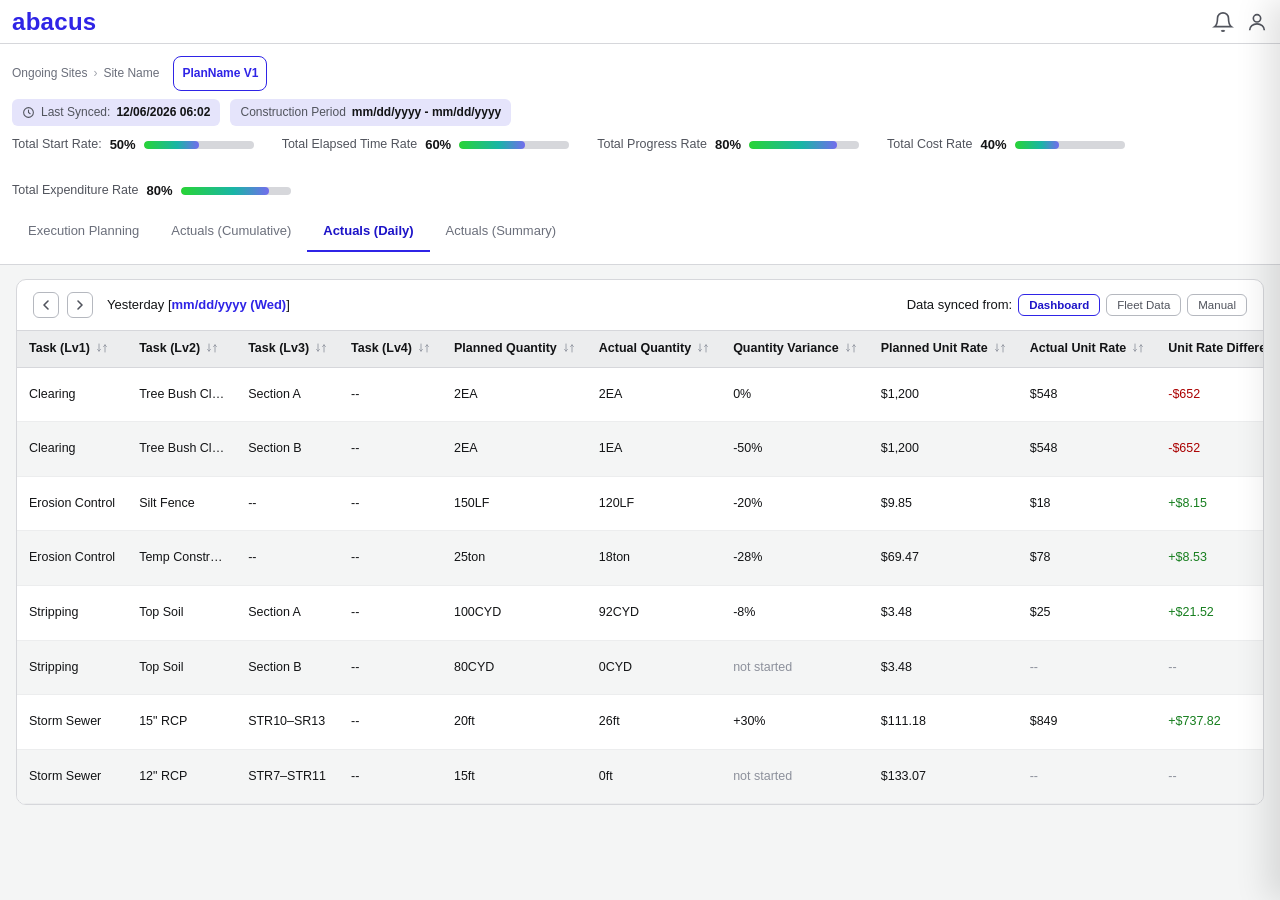
==== actuals.html @ 324a2114 "actuals page addition" ====
<!DOCTYPE html>
<html lang="en">
<head>
<meta charset="UTF-8" />
<meta name="viewport" content="width=1440, initial-scale=1" />
<title>Abacus — Actuals (Prototype)</title>
<style>
  /* ---------- Color tokens (same as planning.html) ---------- */
  :root {
    --indigo-50:#E5E4FB; --indigo-100:#C3C0F6; --indigo-200:#9791F1;
    --indigo-300:#736CED; --indigo-400:#5148EA; --indigo-500:#2F24E6;
    --indigo-600:#1D14C8; --indigo-700:#140A94; --indigo-800:#0D0765;
    --indigo-900:#07043C;
    --white:#FFFFFF; --black:#000000;
    --neutral-50:#F4F5F5; --neutral-100:#ECEDEE; --neutral-200:#D6D7DB;
    --neutral-300:#B5B8BF; --neutral-400:#A0A3AC; --neutral-500:#8C909B;
    --neutral-600:#6B6F7B; --neutral-700:#51545D; --neutral-800:#2F3137;
    --neutral-900:#131416;
    --red-50:#FCEDED; --red-100:#F7CCCC; --red-300:#F18A8F; --red-500:#D50000; --red-600:#AA0000;
    --green-50:#EAFBEB; --green-100:#D0F6D3; --green-500:#28D435; --green-700:#167E1E;
  }
  * { box-sizing:border-box; }
  html, body {
    margin:0; padding:0; height:100%;
    background:var(--neutral-50); color:var(--neutral-900);
    font-family:-apple-system, BlinkMacSystemFont, "Segoe UI", Roboto, "Helvetica Neue", Arial, sans-serif;
    font-size:13px; line-height:1.4;
  }

  /* ---------- Top header ---------- */
  .topbar {
    height:44px; background:var(--white); color:var(--indigo-500); border-bottom:1px solid var(--neutral-200);
    display:flex; align-items:center; padding:12px;
  }
  .topbar a { text-decoration:none; color:var(--indigo-500); }
  .topbar .brand { font-weight:700; letter-spacing:.3px; font-size:24px; }
  .topbar .right { margin-left:auto; display:flex; gap:12px; align-items:center; color:var(--neutral-700); }

  /* ---------- Page header ---------- */
  .page-header { background:var(--white); border-bottom:1px solid var(--neutral-200); padding:12px; }
  .breadcrumb { font-size:12px; color:var(--neutral-600); display:flex; align-items:center; gap:6px; }
  .breadcrumb a { color:var(--neutral-600); text-decoration:none; cursor:pointer; }
  .breadcrumb a:hover { color:var(--indigo-500); }
  .breadcrumb .sep { color:var(--neutral-400); }
  .breadcrumb .plan-pill {
    margin-left:8px; padding:8px; border:1px solid var(--indigo-500);
    color:var(--indigo-500); border-radius:8px; font-weight:600;
  }

  /* tabs */
  .tabs-row { display:flex; align-items:center; justify-content:space-between; margin-top:12px; }
  .tabs { display:flex; gap:0; }
  .tab {
    padding:10px 16px; font-size:13px; color:var(--neutral-600);
    cursor:pointer; border-bottom:2px solid transparent; font-weight:500;
  }
  .tab:hover { color:var(--neutral-900); }
  .tab.active { color:var(--indigo-600); border-bottom-color:var(--indigo-500); font-weight:600; }

  /* ---------- Actuals shared header ---------- */
  .actuals-meta .chips { display:flex; align-items:center; gap:10px; margin-top:8px; }
  .actuals-chip {
    display:inline-flex; align-items:center; gap:6px;
    background:var(--indigo-50); border-radius:6px; padding:5px 10px;
    font-size:12px; color:var(--neutral-700);
  }
  .actuals-chip strong { color:var(--neutral-900); }
  .actuals-chip .ic { width:13px; height:13px; }
  .kpi-bar { display:flex; gap:28px; margin-top:10px; flex-wrap:wrap; }
  .kpi { display:flex; align-items:center; gap:8px; font-size:12.5px; color:var(--neutral-700); }
  .kpi b { color:var(--neutral-900); font-size:13px; }
  .kpi .track { width:110px; height:8px; border-radius:999px; background:var(--neutral-200); overflow:hidden; }
  .kpi .fill, .actuals-cellbar .fill {
    height:100%; border-radius:999px;
    background:linear-gradient(90deg, var(--green-500), #19B5A6 60%, var(--indigo-300));
  }

  /* ---------- Panels / cards / tables (same look as planning's actuals) ---------- */
  .actuals-panel { display:none; }
  .actuals-panel.show { display:block; }
  .actuals-card {
    background:var(--white); border:1px solid var(--neutral-200); border-radius:10px;
    margin:14px 16px; overflow:hidden;
  }
  .actuals-subhead {
    display:flex; align-items:center; gap:14px; flex-wrap:wrap;
    padding:12px 16px; border-bottom:1px solid var(--neutral-200); font-size:13px;
  }
  .actuals-subhead .spacer { flex:1; }
  .actuals-date { color:var(--indigo-500); font-weight:700; cursor:pointer; }
  .actuals-date:hover { text-decoration:underline; }
  .actuals-scroll { overflow-x:auto; }
  table.actuals-table { width:100%; border-collapse:collapse; font-size:12.5px; }
  table.actuals-table th {
    background:var(--neutral-100); color:var(--neutral-900); font-weight:700; text-align:left;
    padding:9px 12px; border-bottom:1px solid var(--neutral-200); white-space:nowrap;
  }
  table.actuals-table td {
    padding:10px 12px; border-bottom:1px solid var(--neutral-100);
    color:var(--neutral-900); white-space:nowrap; vertical-align:middle;
  }
  table.actuals-table tbody tr:nth-child(even) td { background:var(--neutral-50); }
  .th-sort { display:inline-flex; vertical-align:-2px; margin-left:6px; color:var(--neutral-500); cursor:pointer; }
  .th-sort svg { width:12px; height:12px; }
  .diff-neg { color:var(--red-600); }
  .diff-pos { color:var(--green-700); }
  .muted-na { color:var(--neutral-500); }
  .actuals-cellbar { display:inline-flex; align-items:center; gap:8px; }
  .actuals-cellbar .track { width:80px; height:8px; border-radius:999px; background:var(--neutral-200); overflow:hidden; flex:0 0 auto; }
  .actuals-cellbar b { min-width:38px; font-weight:600; }

  .chip-toggle {
    background:var(--white); border:1px solid var(--neutral-300); border-radius:6px;
    padding:4px 10px; font-size:11.5px; color:var(--neutral-700); cursor:pointer;
  }
  .chip-toggle:hover { border-color:var(--indigo-300); }
  .chip-toggle.selected { border:1.5px solid var(--indigo-500); color:var(--indigo-600); font-weight:600; }
  .chip-toggle.selected-solid { background:var(--indigo-500); border-color:var(--indigo-500); color:var(--white); font-weight:600; }
  .chips-inline { display:inline-flex; align-items:center; gap:6px; }

  .day-nav { display:inline-flex; align-items:center; gap:8px; }
  .day-nav button {
    width:26px; height:26px; border:1px solid var(--neutral-300); border-radius:6px;
    background:var(--white); color:var(--neutral-700); display:inline-flex; align-items:center; justify-content:center;
    cursor:pointer; padding:0;
  }
  .day-nav button:hover { border-color:var(--indigo-400); color:var(--indigo-600); }
  .day-nav svg { width:12px; height:12px; }

  /* ---------- Summary table ---------- */
  .as-controls { display:flex; align-items:center; gap:14px; flex-wrap:wrap; padding:12px 16px; border-bottom:1px solid var(--neutral-200); font-size:12.5px; }
  .as-controls label.radio { display:inline-flex; align-items:center; gap:6px; cursor:pointer; color:var(--neutral-800); }
  .as-controls input[type=radio] { accent-color:var(--indigo-500); }
  .as-controls .date-range { display:inline-flex; align-items:center; gap:6px; }
  .as-controls .date-range input {
    width:110px; border:1px solid var(--neutral-300); border-radius:6px; padding:5px 8px;
    font-size:12px; font-family:inherit; color:var(--neutral-900);
  }
  .as-controls .src-label { color:var(--neutral-600); }
  .as-controls .synced-note { font-size:11px; color:var(--neutral-500); }
  table.as-table { border-collapse:collapse; font-size:12px; min-width:100%; }
  table.as-table th, table.as-table td {
    border-bottom:1px solid var(--neutral-100); padding:8px 10px; white-space:nowrap;
    background:var(--white); color:var(--neutral-900); text-align:left;
  }
  table.as-table thead th { background:var(--neutral-100); font-weight:700; border-bottom:1px solid var(--neutral-200); }
  table.as-table .day-col { text-align:center; min-width:44px; }
  table.as-table .offday { background:var(--red-50) !important; }
  table.as-table .na { color:var(--red-300); font-style:italic; text-align:center; }
  table.as-table .as-c1, table.as-table .as-c2, table.as-table .as-c3,
  table.as-table .as-c4, table.as-table .as-c5 { position:sticky; z-index:2; }
  table.as-table thead .as-c1, table.as-table thead .as-c2, table.as-table thead .as-c3,
  table.as-table thead .as-c4, table.as-table thead .as-c5 { z-index:3; }
  table.as-table .as-c1 { left:0;     min-width:130px; max-width:130px; }
  table.as-table .as-c2 { left:130px; min-width:86px;  max-width:86px; }
  table.as-table .as-c3 { left:216px; min-width:86px;  max-width:86px; }
  table.as-table .as-c4 { left:302px; min-width:104px; max-width:104px; }
  table.as-table .as-c5 { left:406px; min-width:104px; max-width:104px; border-right:1px solid var(--neutral-300); }
  table.as-table tr.as-group td {
    background:var(--indigo-700) !important; color:var(--white); font-weight:700; border-bottom:none;
  }
  table.as-table tr.as-group td.na, table.as-table tr.as-group td.offday { background:var(--indigo-700) !important; color:var(--white); }

  /* ---------- Drawer (Actuals by Resource) ---------- */
  .drawer-scrim {
    position:fixed; inset:0; background:rgba(19,20,22,.35); z-index:94;
    opacity:0; pointer-events:none; transition:opacity .2s ease;
  }
  .drawer-scrim.show { opacity:1; pointer-events:auto; }
  .drawer {
    position:fixed; top:0; right:0; bottom:0; width:min(900px, 80vw); max-width:96vw;
    background:var(--white); border-left:1px solid var(--neutral-200);
    box-shadow:-12px 0 32px rgba(0,0,0,.12); transform:translateX(100%);
    transition:transform .22s ease; z-index:95; display:flex; flex-direction:column;
  }
  .drawer.show { transform:translateX(0); }
  .drawer-header {
    padding:14px 20px; border-bottom:1px solid var(--neutral-200);
    display:flex; align-items:flex-start; justify-content:space-between;
  }
  .drawer-body { padding:18px 20px; overflow-y:auto; flex:1; font-size:13px; color:var(--neutral-800); }
  .rd-crumb { font-size:13px; display:flex; align-items:center; gap:8px; }
  .rd-crumb a { color:var(--indigo-500); text-decoration:none; cursor:pointer; }
  .rd-meta { display:flex; align-items:center; gap:14px; margin-bottom:14px; }
  .rd-meta .date { color:var(--indigo-500); font-weight:700; }
  .rd-section { border-top:1px solid var(--neutral-200); margin-top:20px; padding-top:14px; }
  .rd-section-head { display:flex; align-items:center; gap:10px; margin-bottom:8px; }
  .rd-section-head h4 { margin:0; font-size:14.5px; font-weight:700; color:var(--neutral-900); }
  .rd-section-head .meta { margin-left:auto; display:inline-flex; align-items:center; gap:6px; font-size:11px; color:var(--neutral-600); }
  .rd-edit {
    background:none; color:var(--indigo-400); cursor:pointer; padding:2px;
    display:inline-flex; border:1px solid var(--indigo-200); border-radius:5px;
  }
  .rd-edit svg { width:13px; height:13px; }
  .rd-details-btn { margin-top:10px; }
  .icon-x { background:none; border:none; cursor:pointer; color:var(--neutral-600); padding:4px; }
  .icon-x:hover { color:var(--neutral-900); }
  .icon-x svg { width:16px; height:16px; }

  /* ---------- Toast (same as planning.html) ---------- */
  .toast {
    position:fixed; bottom:32px; right:24px; left:auto;
    background:var(--white); border:1.5px solid var(--neutral-300);
    border-radius:8px; padding:12px 14px 12px 12px;
    display:none; align-items:flex-start; gap:10px;
    min-width:280px; max-width:420px; z-index:200;
    box-shadow:0 8px 24px rgba(0,0,0,.12);
    color:var(--neutral-900); font-size:13px;
    transform:translateY(8px); opacity:0;
    transition:opacity .2s ease, transform .2s ease;
  }
  .toast.show { display:flex; opacity:1; transform:translateY(0); }
  .toast .t-icon { flex-shrink:0; width:22px; height:22px; display:inline-flex; align-items:center; justify-content:center; }
  .toast .t-icon svg { width:22px; height:22px; }
  .toast .t-title { font-size:14px; font-weight:700; line-height:1.35; }
  .toast .t-close {
    background:transparent; border:none; cursor:pointer; color:var(--neutral-600);
    width:22px; height:22px; display:flex; align-items:center; justify-content:center;
    padding:0; font-size:18px; line-height:1; flex-shrink:0;
  }
  .toast.success { border-color:var(--green-500); }
  .toast.success .t-icon { color:var(--green-500); }
</style>
<link rel="stylesheet" href="buttons.css" />
</head>
<body>

<div class="topbar">
  <span class="brand"><a href="index.html">abacus</a></span>
  <div class="right">
    <svg width="22" height="22" viewBox="0 0 24 24" fill="none" stroke="#51545D" stroke-width="1.8"><path d="M18 8a6 6 0 10-12 0c0 7-3 9-3 9h18s-3-2-3-9"/><path d="M13.7 21a2 2 0 01-3.4 0"/></svg>
    <svg width="22" height="22" viewBox="0 0 24 24" fill="none" stroke="#51545D" stroke-width="1.8"><circle cx="12" cy="8" r="4"/><path d="M4 21c0-4 3.6-7 8-7s8 3 8 7"/></svg>
  </div>
</div>

<div class="page-header">
  <div class="breadcrumb">
    <a href="index.html">Ongoing Sites</a>
    <span class="sep">›</span>
    <p id="crumbSiteName" style="margin:0;">Site Name</p>
    <span id="planPill" class="plan-pill">PlanName V1</span>
  </div>

  <!-- shared Actuals header -->
  <div class="actuals-meta">
    <div class="chips">
      <span class="actuals-chip">
        <svg class="ic" viewBox="0 0 16 16" fill="none"><circle cx="8" cy="8" r="6" stroke="currentColor" stroke-width="1.3"/><path d="M8 5v3l2 1.5" stroke="currentColor" stroke-width="1.3" stroke-linecap="round"/></svg>
        Last Synced: <strong id="actSyncedAt">00:00 mm/dd/yyyy</strong>
      </span>
      <span class="actuals-chip">Construction Period <strong>mm/dd/yyyy - mm/dd/yyyy</strong></span>
    </div>
    <div class="kpi-bar">
      <span class="kpi">Total Start Rate: <b>50%</b><span class="track"><span class="fill" style="display:block;width:50%"></span></span></span>
      <span class="kpi">Total Elapsed Time Rate <b>60%</b><span class="track"><span class="fill" style="display:block;width:60%"></span></span></span>
      <span class="kpi">Total Progress Rate <b>80%</b><span class="track"><span class="fill" style="display:block;width:80%"></span></span></span>
      <span class="kpi">Total Cost Rate <b>40%</b><span class="track"><span class="fill" style="display:block;width:40%"></span></span></span>
      <span class="kpi">Total Expenditure Rate <b>80%</b><span class="track"><span class="fill" style="display:block;width:80%"></span></span></span>
    </div>
  </div>

  <div class="tabs-row">
    <div class="tabs" id="mainTabs">
      <div class="tab" data-tab="planning">Execution Planning</div>
      <div class="tab" data-tab="cumulative">Actuals (Cumulative)</div>
      <div class="tab active" data-tab="daily">Actuals (Daily)</div>
      <div class="tab" data-tab="summary">Actuals (Summary)</div>
    </div>
  </div>
</div>

<main>
  <div id="panelCumulative" class="actuals-panel"></div>
  <div id="panelDaily" class="actuals-panel"></div>
  <div id="panelSummary" class="actuals-panel"></div>
</main>

<!-- Actuals by Resource drawer -->
<div id="actResDrawerScrim" class="drawer-scrim" onclick="closeActResDrawer()"></div>
<aside id="actResDrawer" class="drawer">
  <div class="drawer-header">
    <div class="rd-crumb">
      <a onclick="closeActResDrawer()">Daily Actuals</a>
      <span class="sep">›</span>
      <span>Actuals by Resource</span>
    </div>
    <button class="icon-x" onclick="closeActResDrawer()" title="Close">
      <svg viewBox="0 0 20 20" fill="none"><path d="M5 5l10 10M15 5L5 15" stroke="currentColor" stroke-width="1.6" stroke-linecap="round"/></svg>
    </button>
  </div>
  <div class="drawer-body" id="actResBody"></div>
</aside>

<!-- Toast -->
<div id="toast" class="toast" role="status" aria-live="polite">
  <span class="t-icon" id="tIcon"></span>
  <div class="t-body"><div class="t-title" id="tTitle"></div></div>
  <button class="t-close" id="tClose" type="button" aria-label="Close">×</button>
</div>

<script>
/* ============================================================
   Actuals — the post-finalization workspace for one site.
   Reads/writes the same per-site snapshot: abacus.planning.<siteId>
============================================================ */
const $ = id => document.getElementById(id);

function ts(){
  const d = new Date(), p = n => String(n).padStart(2,'0');
  return `${p(d.getMonth()+1)}/${p(d.getDate())}/${d.getFullYear()} ${p(d.getHours())}:${p(d.getMinutes())}`;
}

/* ---- toast (planning.html behavior) ---- */
const TOAST_ICONS = {
  success:'<svg viewBox="0 0 22 22" fill="none"><circle cx="11" cy="11" r="9.25" stroke="currentColor" stroke-width="1.5"/><path d="m6.5 11.5 3 3 6-6.5" stroke="currentColor" stroke-width="1.7" stroke-linecap="round" stroke-linejoin="round"/></svg>'
};
let _toastTimer;
function toast(msg, kind){
  kind = kind || 'success';
  $('tIcon').innerHTML = TOAST_ICONS.success;
  $('tTitle').textContent = msg || '';
  $('toast').className = 'toast show ' + kind;
  clearTimeout(_toastTimer);
  _toastTimer = setTimeout(() => { $('toast').className = 'toast'; }, 5000);
}
$('tClose').addEventListener('click', () => { $('toast').className = 'toast'; });

/* ---- per-site state ---- */
const SITE_ID = new URLSearchParams(location.search).get('siteId')
  || localStorage.getItem('abacus.currentSiteId') || 'demo';
const STORE_KEY = 'abacus.planning.' + SITE_ID;

let snap = null;
try { snap = JSON.parse(localStorage.getItem(STORE_KEY) || 'null'); } catch(_e) { snap = null; }
if (!snap) snap = {};                       // demo fallback — render with sample data, no persist for unknown sites
const PERSIST = SITE_ID !== 'demo';

let _saveTimer;
function persist(){
  if (!PERSIST) return;
  clearTimeout(_saveTimer);
  _saveTimer = setTimeout(() => {
    try { localStorage.setItem(STORE_KEY, JSON.stringify(snap)); } catch(_e) {}
  }, 300);
}

/* ---- sample data (seeded once into the snapshot) ---- */
const ACT_CUM_ROWS = [
  {lv1:'Clearing', lv2:'Tree Bush Cl…', lv3:'Section A', lv4:'--', eq:'10EA', eur:'$1,200', ea:'$12,000', aq:'6EA', aur:'$548', aa:'$3,288', diff:'−$8,712', prog:60, cost:27, exp:27},
  {lv1:'Clearing', lv2:'Tree Bush Cl…', lv3:'Section B', lv4:'--', eq:'10EA', eur:'$1,200', ea:'$12,000', aq:'6EA', aur:'$548', aa:'$3,288', diff:'−$8,712', prog:60, cost:27, exp:27},
  {lv1:'Erosion Control', lv2:'Silt Fence', lv3:'--', lv4:'--', eq:'1,523LF', eur:'$9.85', ea:'$15,000', aq:'525LF', aur:'$18', aa:'$9,450', diff:'-$5,550', prog:34, cost:63, exp:63},
  {lv1:'Erosion Control', lv2:'Temp Constr…', lv3:'--', lv4:'--', eq:'226.25ton', eur:'$69.47', ea:'$15,717', aq:'113ton', aur:'$78', aa:'$8,814', diff:'-$6,903', prog:49, cost:56, exp:56},
  {lv1:'Stripping', lv2:'Top Soil', lv3:'Section A', lv4:'--', eq:'1,000CYD', eur:'$3.48', ea:'$3,476', aq:'392CYD', aur:'$25', aa:'$9,800', diff:'-$22', prog:39, cost:282, exp:281},
  {lv1:'Stripping', lv2:'Top Soil', lv3:'Section B', lv4:'--', eq:'600CYD', eur:'$3.48', ea:'$2,085', aq:'0CYD', aur:null, aa:'$0', diff:null, prog:0, cost:0, exp:0},
  {lv1:'Storm Sewer', lv2:'15&quot; RCP', lv3:'STR10–SR13', lv4:'--', eq:'152ft', eur:'$111.18', ea:'$16,900', aq:'26ft', aur:'$849', aa:'$22,074', diff:'+$738', prog:17, cost:130, exp:130},
  {lv1:'Storm Sewer', lv2:'12&quot; RCP', lv3:'STR7–STR11', lv4:'--', eq:'72ft', eur:'$133.07', ea:'$9,581', aq:'0ft', aur:null, aa:'$0', diff:null, prog:0, cost:0, exp:0}
];
const ACT_DAILY_ROWS = [
  {lv1:'Clearing', lv2:'Tree Bush Cl…', lv3:'Section A', lv4:'--', pq:'2EA', aq:'2EA', qv:'0%', pur:'$1,200', aur:'$548', urd:'-$652'},
  {lv1:'Clearing', lv2:'Tree Bush Cl…', lv3:'Section B', lv4:'--', pq:'2EA', aq:'1EA', qv:'-50%', pur:'$1,200', aur:'$548', urd:'-$652'},
  {lv1:'Erosion Control', lv2:'Silt Fence', lv3:'--', lv4:'--', pq:'150LF', aq:'120LF', qv:'-20%', pur:'$9.85', aur:'$18', urd:'+$8.15'},
  {lv1:'Erosion Control', lv2:'Temp Constr…', lv3:'--', lv4:'--', pq:'25ton', aq:'18ton', qv:'-28%', pur:'$69.47', aur:'$78', urd:'+$8.53'},
  {lv1:'Stripping', lv2:'Top Soil', lv3:'Section A', lv4:'--', pq:'100CYD', aq:'92CYD', qv:'-8%', pur:'$3.48', aur:'$25', urd:'+$21.52'},
  {lv1:'Stripping', lv2:'Top Soil', lv3:'Section B', lv4:'--', pq:'80CYD', aq:'0CYD', qv:null, pur:'$3.48', aur:null, urd:null},
  {lv1:'Storm Sewer', lv2:'15&quot; RCP', lv3:'STR10–SR13', lv4:'--', pq:'20ft', aq:'26ft', qv:'+30%', pur:'$111.18', aur:'$849', urd:'+$737.82'},
  {lv1:'Storm Sewer', lv2:'12&quot; RCP', lv3:'STR7–STR11', lv4:'--', pq:'15ft', aq:'0ft', qv:null, pur:'$133.07', aur:null, urd:null}
];

/* seed once: actuals data attaches to the site snapshot */
if (!snap.actuals) snap.actuals = { finalized:true };
if (!snap.actuals.cumulative){
  Object.assign(snap.actuals, {
    cumulative: ACT_CUM_ROWS,
    daily: { 'mm/dd/yyyy': ACT_DAILY_ROWS },
    dataSource: 'Dashboard',
    summarySource: 'Simulation',
    summaryCategory: 'Transport Vehicle',
    lastSyncedAt: snap.actuals.lastSyncedAt || ts()
  });
  persist();
}
const A = snap.actuals;

/* ---- header ---- */
(function initHeader(){
  try {
    const sites = JSON.parse(localStorage.getItem('abacus.sites') || '[]');
    const s = sites.find(x => x.id === SITE_ID);
    if (s && s.name) $('crumbSiteName').textContent = s.name;
  } catch(_e) {}
  $('planPill').textContent = A.planName || 'PlanName V1';
  $('actSyncedAt').textContent = A.lastSyncedAt || '00:00 mm/dd/yyyy';
})();

/* ---- shared bits ---- */
const SORT_ICON = '<span class="th-sort" title="Sort (prototype)"><svg viewBox="0 0 24 24" fill="none"><path d="M6 4v14M6 18l-3-3M6 18l3-3M18 20V6M18 6l-3 3M18 6l3 3" stroke="currentColor" stroke-width="1.6" stroke-linecap="round" stroke-linejoin="round"/></svg></span>';
const REFRESH_ICON = '<svg viewBox="0 0 20 20" fill="none" style="width:14px;height:14px;"><path d="M16 10a6 6 0 1 1-1.76-4.24M16 2v4h-4" stroke="currentColor" stroke-width="1.6" stroke-linecap="round" stroke-linejoin="round"/></svg>';
const EXPORT_ICON = '<svg viewBox="0 0 20 20" fill="none" style="width:14px;height:14px;"><path d="M10 13V3M10 3 6 7M10 3l4 4M4 14v2a1 1 0 0 0 1 1h10a1 1 0 0 0 1-1v-2" stroke="currentColor" stroke-width="1.6" stroke-linecap="round" stroke-linejoin="round"/></svg>';
const PENCIL_ICON = '<svg viewBox="0 0 20 20" fill="none"><path d="M12.8 3.7a1.8 1.8 0 0 1 2.5 2.5L7 14.5l-3.4.9.9-3.4 8.3-8.3z" stroke="currentColor" stroke-width="1.4" stroke-linejoin="round"/></svg>';

function actCellBar(p){
  return `<span class="actuals-cellbar"><b>${p}%</b><span class="track"><span class="fill" style="display:block;width:${Math.min(p,100)}%"></span></span></span>`;
}
function actDiff(v){
  if (v == null) return '<span class="muted-na">--</span>';
  return `<span class="${v.startsWith('+') ? 'diff-pos' : 'diff-neg'}">${v}</span>`;
}

/* ---- tabs ---- */
const PANEL_IDS = { cumulative:'panelCumulative', daily:'panelDaily', summary:'panelSummary' };
function switchTab(name){
  if (name === 'planning'){
    // back to a FRESH Execution Planning page — the submitted plan was archived here
    location.href = 'planning.html?siteId=' + encodeURIComponent(SITE_ID);
    return;
  }
  document.querySelectorAll('#mainTabs .tab').forEach(t => t.classList.toggle('active', t.dataset.tab === name));
  Object.entries(PANEL_IDS).forEach(([n, id]) => $(id).classList.toggle('show', n === name));
  const panel = $(PANEL_IDS[name]);
  if (panel.dataset.rendered !== '1'){
    panel.dataset.rendered = '1';
    if (name === 'cumulative') renderCumulative(panel);
    if (name === 'daily')      renderDaily(panel);
    if (name === 'summary')    renderSummary(panel);
  }
}
$('mainTabs').addEventListener('click', e => {
  const t = e.target.closest('.tab');
  if (t) switchTab(t.dataset.tab);
});

/* ---- Tab: Cumulative ---- */
function renderCumulative(panel){
  const HEAD = ['Task (Lv1)','Task (Lv2)','Task (Lv3)','Task (Lv4)','Estimated Quantity','Estimated Unit Rate','Estimated Amount','Actual Quantity','Actual Unit Rate','Actual Amount','Amount Difference','Progress Rate','Cost Rate','Expenditure Rate'];
  panel.innerHTML = `
  <div class="actuals-card">
    <div class="actuals-subhead">
      <span>Cumulative data as of: <span class="actuals-date" id="cumAsOf">mm/dd/yyyy</span></span>
      <span class="spacer"></span>
      <button class="btn btn-link" id="cumUpdate">${REFRESH_ICON} Update</button>
    </div>
    <div class="actuals-scroll">
      <table class="actuals-table">
        <thead><tr>${HEAD.map(h => `<th>${h}${SORT_ICON}</th>`).join('')}</tr></thead>
        <tbody>
          ${A.cumulative.map(r => `
          <tr>
            <td>${r.lv1}</td><td>${r.lv2}</td><td>${r.lv3}</td><td>${r.lv4}</td>
            <td>${r.eq}</td><td>${r.eur}</td><td>${r.ea}</td>
            <td>${r.aq}</td><td>${r.aur ?? '<span class="muted-na">--</span>'}</td><td>${r.aa}</td>
            <td>${actDiff(r.diff)}</td>
            <td>${actCellBar(r.prog)}</td><td>${actCellBar(r.cost)}</td><td>${actCellBar(r.exp)}</td>
          </tr>`).join('')}
        </tbody>
      </table>
    </div>
  </div>`;
  $('cumUpdate').addEventListener('click', () => {
    A.lastSyncedAt = ts();
    $('actSyncedAt').textContent = A.lastSyncedAt;
    persist();
    toast('Cumulative data updated.');
  });
  $('cumAsOf').addEventListener('click', () => toast('Date picker (prototype)'));
}

/* ---- Tab: Daily ---- */
function renderDaily(panel){
  const HEAD = ['Task (Lv1)','Task (Lv2)','Task (Lv3)','Task (Lv4)','Planned Quantity','Actual Quantity','Quantity Variance','Planned Unit Rate','Actual Unit Rate','Unit Rate Difference'];
  const rows = A.daily['mm/dd/yyyy'] || ACT_DAILY_ROWS;
  const srcChips = ['Dashboard','Fleet Data','Manual'].map(s =>
    `<button class="chip-toggle ${A.dataSource === s ? 'selected' : ''}" data-src="${s}">${s}</button>`).join('');
  panel.innerHTML = `
  <div class="actuals-card">
    <div class="actuals-subhead">
      <span class="day-nav">
        <button id="dayPrev" title="Previous day"><svg viewBox="0 0 12 12" fill="none"><path d="M8 2 4 6l4 4" stroke="currentColor" stroke-width="1.6" stroke-linecap="round" stroke-linejoin="round"/></svg></button>
        <button id="dayNext" title="Next day"><svg viewBox="0 0 12 12" fill="none"><path d="M4 2l4 4-4 4" stroke="currentColor" stroke-width="1.6" stroke-linecap="round" stroke-linejoin="round"/></svg></button>
      </span>
      <span>Yesterday [<span class="actuals-date" id="dailyDateLbl">mm/dd/yyyy (Wed)</span>]</span>
      <span class="spacer"></span>
      <span class="chips-inline">Data synced from: <span id="dailySrcChips" class="chips-inline">${srcChips}</span></span>
    </div>
    <div class="actuals-scroll">
      <table class="actuals-table">
        <thead><tr>${HEAD.map(h => `<th>${h}${SORT_ICON}</th>`).join('')}<th>Actions</th></tr></thead>
        <tbody>
          ${rows.map((r,i) => `
          <tr>
            <td>${r.lv1}</td><td>${r.lv2}</td><td>${r.lv3}</td><td>${r.lv4}</td>
            <td>${r.pq}</td><td>${r.aq}</td>
            <td>${r.qv == null ? '<span class="muted-na">not started</span>' : r.qv}</td>
            <td>${r.pur}</td>
            <td>${r.aur ?? '<span class="muted-na">--</span>'}</td>
            <td>${actDiff(r.urd)}</td>
            <td><button class="btn btn-sm" data-details="${i}">details</button></td>
          </tr>`).join('')}
        </tbody>
      </table>
    </div>
  </div>`;
  $('dayPrev').addEventListener('click', () => toast('Previous day (prototype)'));
  $('dayNext').addEventListener('click', () => toast('Next day (prototype)'));
  $('dailyDateLbl').addEventListener('click', () => toast('Date picker (prototype)'));
  $('dailySrcChips').addEventListener('click', e => {
    const chip = e.target.closest('.chip-toggle');
    if (!chip) return;
    A.dataSource = chip.dataset.src;
    document.querySelectorAll('#dailySrcChips .chip-toggle').forEach(c => c.classList.toggle('selected', c === chip));
    persist();
    toast('Data source: ' + chip.dataset.src);
  });
  panel.querySelectorAll('[data-details]').forEach(b =>
    b.addEventListener('click', () => openActResDrawer(Number(b.dataset.details))));
}

/* ---- Tab: Summary ---- */
const AS_DAYS = Array.from({length:15}, (_,i) => 14 + i);
const AS_OFFDAYS = new Set([14, 20, 21, 27, 28]);
const AS_EXCAVATION_ROWS = [
  ['Dump','--','$128.83','128h','$128.83'],
  ['Dump','--','$128.83','128h','$128.83'],
  ['ADT','--','$128.83','4trips','$128.83'],
  ['Operator','Skilled','$42.00','80h','$3,360.00'],
  ['General Worker','Standard','$28.00','120h','$3,360.00'],
  ['Bulldozer','D61','$128.83','64h','$8,192.00'],
  ['Breaker','Hydraulic','$128.83','32h','$3,520.00'],
  ['Survey Staff','Assistant','$35.00','24h','$840.00'],
  ['Excavator','0.7m³','$128.83','96h','$13,920.00']
];
function asDayCells(kind){
  return AS_DAYS.map(d => {
    const off = AS_OFFDAYS.has(d);
    if (kind === 'empty') return `<td class="day-col${off ? ' offday' : ''}"></td>`;
    if (kind === 'na-all') return `<td class="day-col na">NA</td>`;
    return off ? '<td class="day-col offday na">NA</td>' : '<td class="day-col">8</td>';
  }).join('');
}
function asStickyCells(vals){
  return vals.map((v,i) => `<td class="as-c${i+1}">${v}</td>`).join('');
}
function renderSummary(panel){
  const cat = A.summaryCategory || 'Transport Vehicle';
  const src = A.summarySource || 'Simulation';
  panel.innerHTML = `
  <div class="actuals-card">
    <div class="as-controls">
      <button class="btn ghost-icon" id="asFilter" title="Filter" style="padding:4px 8px;">
        <svg viewBox="0 0 20 20" fill="none" style="width:14px;height:14px;"><path d="M3 4h14l-5.5 6.5V16l-3-1.5v-4L3 4z" stroke="currentColor" stroke-width="1.5" stroke-linejoin="round"/></svg>
      </button>
      ${['Transport Vehicle','Machinery','Labor'].map(c => `
        <label class="radio"><input type="radio" name="asCat" value="${c}" ${c === cat ? 'checked' : ''}/> ${c}</label>`).join('')}
      <span class="date-range">
        <input placeholder="00/00/0000" /> <span>~</span> <input placeholder="00/00/0000" />
      </span>
      <span style="flex:1"></span>
      <span class="src-label">Data Source:</span>
      <span id="asSrcChips" class="chips-inline">
        <button class="chip-toggle ${src === 'Simulation' ? 'selected-solid' : ''}" data-src="Simulation">Simulation</button>
        <button class="chip-toggle ${src === 'Dashboard' ? 'selected-solid' : ''}" data-src="Dashboard">Dashboard</button>
      </span>
      <span class="synced-note">last synced: 2026.08.26 00:00</span>
      <button class="btn export-btn" id="asExport">${EXPORT_ICON} Export</button>
    </div>
    <div class="actuals-scroll">
      <table class="as-table">
        <thead><tr>
          ${['Name','Standard','Unit Rate','Total Quantity','Total Amount'].map((h,i) => `<th class="as-c${i+1}">${h}${SORT_ICON}</th>`).join('')}
          ${AS_DAYS.map(d => `<th class="day-col${AS_OFFDAYS.has(d) ? ' offday' : ''}">${d}</th>`).join('')}
        </tr></thead>
        <tbody>
          <tr class="as-group">${asStickyCells(['Excavation','--','--','--','$1,288.31'])}${asDayCells('empty')}</tr>
          ${AS_EXCAVATION_ROWS.map(r => `<tr>${asStickyCells(r)}${asDayCells('value')}</tr>`).join('')}
          <tr class="as-group">${asStickyCells(['Embankment','--','--','--','--'])}${asDayCells('empty')}</tr>
          ${Array.from({length:7}, () => `<tr>${asStickyCells(['--','--','--','--','--'])}${asDayCells('empty')}</tr>`).join('')}
          <tr class="as-group">${asStickyCells(['Period Total Amount','--','--','--','$644.12'])}${asDayCells('na-all')}</tr>
        </tbody>
      </table>
    </div>
  </div>`;
  $('asFilter').addEventListener('click', () => toast('Filter (prototype)'));
  $('asExport').addEventListener('click', () => toast('Export started (prototype)'));
  panel.querySelectorAll('input[name=asCat]').forEach(r => r.addEventListener('change', () => {
    A.summaryCategory = r.value;
    persist();
    toast('Filter: ' + r.value);
  }));
  $('asSrcChips').addEventListener('click', e => {
    const chip = e.target.closest('.chip-toggle');
    if (!chip) return;
    A.summarySource = chip.dataset.src;
    document.querySelectorAll('#asSrcChips .chip-toggle').forEach(c => c.classList.toggle('selected-solid', c === chip));
    persist();
    toast('Data source: ' + chip.dataset.src);
  });
}

/* ---- Actuals by Resource drawer ---- */
function rdSyncChips(){
  return `<span class="chips-inline">synced from:
    <button class="chip-toggle selected">Dashboard</button>
    <button class="chip-toggle">Fleet Data</button>
    <button class="chip-toggle">Simulation</button>
  </span> <span>last updated: 00/00 00:00</span>`;
}
function rdBar(p){
  return `<span class="actuals-cellbar"><b>${p}%</b><span class="track"><span class="fill" style="display:block;width:${p}%"></span></span></span>`;
}
function rdMemo(text){
  return `<td>${text} <button class="rd-edit" title="Edit memo">${PENCIL_ICON}</button></td>`;
}
function openActResDrawer(rowIdx){
  const row = (A.daily['mm/dd/yyyy'] || ACT_DAILY_ROWS)[rowIdx] || {};
  $('actResBody').innerHTML = `
    <div class="rd-meta">
      <span class="date">mm/dd/yyyy (Wed)</span>
      <span>${row.lv1 || 'Excavation'}</span>
      <span style="margin-left:auto;display:inline-flex;gap:8px;">
        <button class="btn btn-link" onclick="toast('Export started (prototype)')">${EXPORT_ICON} Export</button>
        <button class="btn btn-link" onclick="toast('Actuals updated.')">${REFRESH_ICON} Update</button>
      </span>
    </div>
    <div class="actuals-scroll">
      <table class="actuals-table">
        <thead><tr><th>Task1</th><th>Task2</th><th>Task3</th><th>Task4</th><th>Actual Quantity</th><th>Quantity Difference</th><th>Planned Unit Rate/h</th><th>Actual Unit Rate/h</th><th>Unit Rate Difference</th></tr></thead>
        <tbody><tr>
          <td>Excavator</td><td>100㎥</td><td>100㎥</td><td>---</td>
          <td>98 (-2)</td><td class="diff-neg">-2</td><td>$8</td><td>$7.74</td><td class="diff-pos">$+.26</td>
        </tr></tbody>
      </table>
    </div>
    <div class="rd-section">
      <div class="rd-section-head"><h4>Transport Vehicle</h4><span class="meta">${rdSyncChips()}</span></div>
      <div class="actuals-scroll">
        <table class="actuals-table">
          <thead><tr><th>Name</th><th>Category</th><th>Specification</th><th>Quantity</th><th>Ave. Transport Distance</th><th>Haul Count/Unit</th><th>Ave. Operating Hrs</th><th>Ave. Operating Rate</th><th>Memo</th></tr></thead>
          <tbody>
            <tr><td>Dump Truck</td><td>--</td><td>10t Dump</td><td>2 units</td><td>4.0 km</td><td>6 trips</td><td>7</td><td>${rdBar(75)}</td>${rdMemo('Hauling clear…')}</tr>
            <tr><td>Low-bed Trailer</td><td>--</td><td>25t Low-Bed Type</td><td>1 units</td><td>15.0 km</td><td>1 trip</td><td>3</td><td>${rdBar(70)}</td>${rdMemo('Equipment…')}</tr>
            <tr><td>Water Tanker Truck</td><td>--</td><td>4,000L Tank Truck</td><td>1 units</td><td>3.0 km</td><td>4 trips</td><td>5</td><td>${rdBar(75)}</td>${rdMemo('Dust suppres…')}</tr>
          </tbody>
        </table>
      </div>
      <button class="btn primary btn-sm rd-details-btn" onclick="toast('Transport Vehicle details (prototype)')">see details ▸</button>
    </div>
    <div class="rd-section">
      <div class="rd-section-head"><h4>Machine</h4><span class="meta">${rdSyncChips()}</span></div>
      <div class="actuals-scroll">
        <table class="actuals-table">
          <thead><tr><th>Name</th><th>Category</th><th>Specification</th><th>Quantity</th><th>Operating Rate</th><th>Ave. Operating Hrs</th><th>Memo</th></tr></thead>
          <tbody>
            <tr><td>Chainsaw</td><td>--</td><td>Engine Type 60cc / 45cm bar</td><td>4</td><td>${rdBar(70)}</td><td>7h</td>${rdMemo('Tree &amp; shrub felling')}</tr>
            <tr><td>Bulldozer</td><td>--</td><td>15t Class — Komatsu D65EX</td><td>1</td><td>${rdBar(75)}</td><td>8h</td>${rdMemo('Grubbing, grading &amp; slo…')}</tr>
            <tr><td>Hydraulic Excavator (Backhoe)</td><td>--</td><td>0.45m³ — Komatsu PC200</td><td>1</td><td>${rdBar(75)}</td><td>7h</td>${rdMemo('Stump removal &amp; rough…')}</tr>
          </tbody>
        </table>
      </div>
      <button class="btn primary btn-sm rd-details-btn" onclick="toast('Machine details (prototype)')">see details ▾</button>
    </div>
    <div class="rd-section">
      <div class="rd-section-head"><h4>Labor</h4><span class="meta">${rdSyncChips()}</span></div>
      <div class="actuals-scroll">
        <table class="actuals-table">
          <thead><tr><th>Name</th><th>Category</th><th>Specification</th><th>Total Headcount</th><th>Memo</th></tr></thead>
          <tbody>
            <tr><td>James Mitchell</td><td>--</td><td>Foreman</td><td>1 person</td>${rdMemo('Overall schedule management, q…')}</tr>
          </tbody>
        </table>
      </div>
      <button class="btn primary btn-sm rd-details-btn" onclick="toast('Labor details (prototype)')">see details ▸</button>
    </div>`;
  $('actResDrawer').classList.add('show');
  $('actResDrawerScrim').classList.add('show');
}
function closeActResDrawer(){
  $('actResDrawer').classList.remove('show');
  $('actResDrawerScrim').classList.remove('show');
}

/* ---- landing tab (deep-linkable: ?tab=cumulative|daily|summary) ---- */
const startTab = new URLSearchParams(location.search).get('tab');
switchTab(['cumulative','daily','summary'].includes(startTab) ? startTab : 'daily');
</script>
</body>
</html>
---- buttons.css ----
/* =====================================================================
   Abacus unified button system — single source of truth.
   Loaded AFTER each page's inline <style> so these rules win.

   Variants
     primary   : indigo-500 bg, white text
     secondary : white bg, indigo-500 text, 1px indigo-500 border
     tertiary  : white bg, indigo-500 text, no border
   Sizes
     large  : 8px 12px / 16px / r8
     medium : 8px 12px / 14px / r8
     small  : 4px 8px  / 12px / r8
     xs     : 2px 4px  / 10px / r4

   Mapping (existing classes → system)
     primary lg : #newBtn, .btn-register, .modal .btn-confirm
     primary md : .btn-primary, .btn.primary (planning), .btn-planning
     primary sm : .btn.btn-sm.primary (planning)
     secondary lg : .modal .btn-cancel
     secondary md : .btn-outline, .res-btn, .btn (planning plain),
                    .btn.secondary (planning), .btn-bidresult
     secondary sm : .btn-add-cond, .sc-foot button, .btn.btn-sm (planning)
     secondary xs : .toast .t-retry
     tertiary md  : .btn-text, .btn.ghost-icon, .btn.ghost, .btn.btn-link,
                    .btn.export-btn (planning)
     tertiary sm  : .res-add, .link-override
     danger (lg sizing, red kept) : .btn-danger
===================================================================== */

/* ---------- base (all mapped buttons) ---------- */
#newBtn, .btn-register, .btn-confirm,
.btn-primary, .btn.primary, .btn-planning,
.btn-cancel, .btn-outline, .btn, .btn-bidresult, .sim-sync .sim-btn,
.btn-add-cond, .sc-foot button, .btn.btn-sm, .btn.btn-xs
.toast .t-retry,
.btn-text, .res-add, .link-override,
.btn-danger {
  font-family: inherit;
  font-weight: 400;
  line-height: 1.4;
  height: auto;
  cursor: pointer;
  display: inline-flex;
  align-items: center;
  justify-content: center;
  gap: 8px;
  border: 1px solid transparent; /* keeps primary/secondary/tertiary heights equal */
  transition: background .15s ease, border-color .15s ease, color .15s ease;
}
/* Resources Details / View All Records stay full-width block buttons */
.res-btn { font-weight: 400; line-height: 1.4; cursor: pointer; border: 1px solid transparent; }

/* ---------- sizes ---------- */
/* large */
#newBtn, .btn-register, .btn-confirm, .btn-cancel, .btn-danger {
  padding: 8px 12px; font-size: 16px; border-radius: 8px;
}
/* medium */
.btn-primary, .btn.primary, .btn-planning,
.btn-outline, .res-btn, .btn, .btn.secondary, .btn-bidresult, .sim-sync .sim-btn,
.btn-text, .btn.ghost-icon, .btn.ghost, .btn.btn-link, .btn.export-btn {
  padding: 6px 12px; font-size: 14px; border-radius: 8px;
}
/* small */
.btn-add-cond, .sc-foot button,
.res-add, .link-override {
  padding: 4px 8px; font-size: 12px; border-radius: 8px;
}
.btn.btn-sm {
  border-radius: 4px;
}
/* xs */
.toast .t-retry,
.btn.btn-xs {
  padding: 2px 4px; font-size: 10px; border-radius: 4px; height: auto;
}
.btn.btn-xs {border: solid 1px #2F3137; color: #2F3137;}
.btn.btn-xs:hover:not(:disabled) {
  background: var(--indigo-50);
  color: var(--indigo-600, #1D14C8);
  border-color: var(--indigo-600, #1D14C8);
}

/* ---------- primary ---------- */
#newBtn, .btn-register, .btn-confirm,
.btn-primary, .btn.primary, .btn-planning,
.btn.btn-sm.primary {
  background: var(--indigo-500, #2F24E6);
  color: #fff;
  border-color: transparent;
  font-weight: 400;
}
#newBtn:hover:not(:disabled), .btn-register:hover:not(:disabled), .btn-confirm:hover:not(:disabled),
.btn-primary:hover:not(:disabled), .btn.primary:hover:not(:disabled), .btn-planning:hover:not(:disabled),
.btn.btn-sm.primary:hover:not(:disabled) {
  background: var(--indigo-600, #1D14C8);
  border-color: transparent;
  color: #fff;
}

/* ---------- secondary ---------- */
.btn-cancel, .btn-outline, .res-btn, .btn, .btn.secondary, .btn-bidresult, .sim-sync .sim-btn,
.btn-add-cond, .sc-foot button, .btn.btn-sm,
.toast .t-retry {
  background: var(--white, #FFFFFF);
  color: var(--indigo-500, #2F24E6);
  border: 1px solid var(--indigo-500, #2F24E6);
  font-weight: 400;
}
.btn-cancel:hover:not(:disabled), .btn-outline:hover:not(:disabled), .res-btn:hover:not(:disabled),
.btn:hover:not(:disabled), .btn.secondary:hover:not(:disabled), .btn-bidresult:hover:not(:disabled),
.sim-sync .sim-btn:hover:not(:disabled),
.btn-add-cond:hover:not(:disabled), .sc-foot button:hover:not(:disabled), .btn.btn-sm:hover:not(:disabled),
.toast .t-retry:hover:not(:disabled) {
  background: var(--indigo-50);
  color: var(--indigo-600, #1D14C8);
  border-color: var(--indigo-600, #1D14C8);
}

/* ---------- tertiary ---------- */
.btn-text, .btn.ghost-icon, .btn.ghost, .btn.btn-link, .btn.export-btn,
.res-add, .link-override {
  background: none;
  color: var(--indigo-500, #2F24E6);
  border: 1px solid transparent;
  font-weight: 400;
}
.btn-text:hover:not(:disabled), .btn.ghost-icon:hover:not(:disabled), .btn.ghost:hover:not(:disabled),
.btn.btn-link:hover:not(:disabled), .btn.export-btn:hover:not(:disabled),
.res-add:hover:not(:disabled), .link-override:hover:not(:disabled) {
  background: #F0EFFB;
  color: var(--indigo-600, #1D14C8);
  border-color: transparent;
  text-decoration: none;
}

/* ---------- danger (red kept, sizing conformed) ---------- */
.btn-danger { background: var(--danger, #D8202B); color: #fff; border-color: transparent; }
.btn-danger:hover:not(:disabled) { background: #B81820; }
.btn.danger-ghost { color: var(--red-600, #C53F46); background: var(--white, #FFFFFF); border-color: transparent; }

/* ---------- disabled (uniform) ---------- */
#newBtn:disabled, .btn-register:disabled, .btn-confirm:disabled,
.btn-primary:disabled, .btn.primary:disabled, .btn-planning:disabled,
.btn-cancel:disabled, .btn-outline:disabled, .btn:disabled, .btn-bidresult,
.btn-add-cond:disabled, .sc-foot button:disabled, .btn.btn-sm:disabled,
.btn-text:disabled, .res-add:disabled, .link-override:disabled, .btn-danger:disabled,
.sim-sync .sim-btn:disabled {
  opacity: .5;
  cursor: not-allowed;
}

/* icons inside mapped buttons scale with the button */
.btn-register svg, .btn-add-cond svg, .sc-foot button svg, .res-add svg, .link-override svg {
  width: 1.1em; height: 1.1em;
}

/* =====================================================================
   Unified side navigation (cur.html / index.html / PlanningSitelist.html)
   hover  : indigo-50 background
   active : indigo-300 background, white text
===================================================================== */
.sidebar .nav-item:hover {
  background: var(--indigo-50, #E5E4FB);
}
.sidebar .nav-item.active,
.sidebar .nav-item.active:hover {
  background: var(--indigo-300, #736CED);
  color: var(--white, #FFFFFF);
  font-weight: 700;
  box-shadow: none;
}
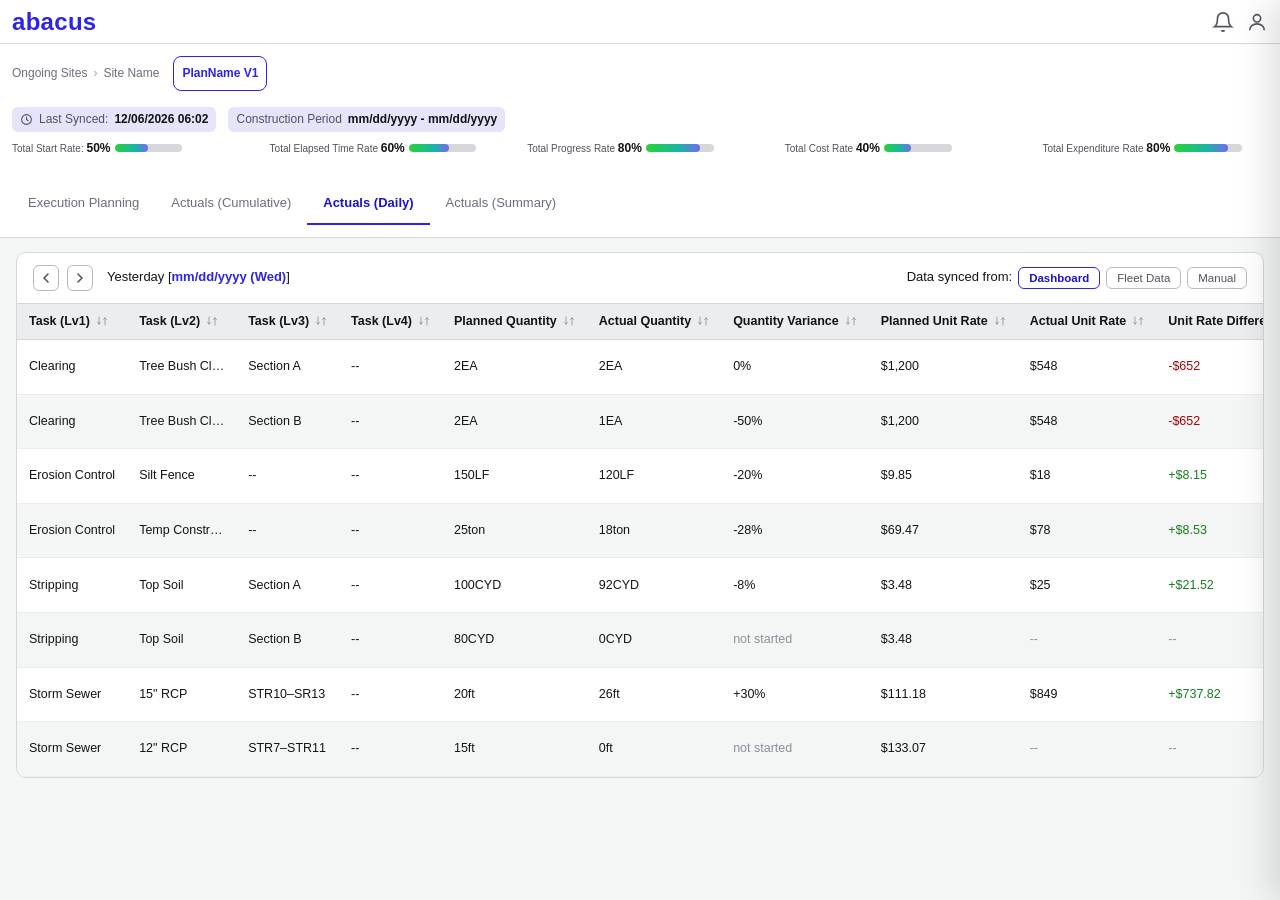
==== commit c75982a0: "Refactor styles and enhance KPI display logic Updated styles for page header and actuals meta sectio" ====
--- a/actuals.html
+++ b/actuals.html
@@ -37,7 +37,7 @@
   .topbar .right { margin-left:auto; display:flex; gap:12px; align-items:center; color:var(--neutral-700); }
 
   /* ---------- Page header ---------- */
-  .page-header { background:var(--white); border-bottom:1px solid var(--neutral-200); padding:12px; }
+  .page-header { background:var(--white); border-bottom:1px solid var(--neutral-200); padding:12px; display:flex;flex-direction:column;gap:16px; }
   .breadcrumb { font-size:12px; color:var(--neutral-600); display:flex; align-items:center; gap:6px; }
   .breadcrumb a { color:var(--neutral-600); text-decoration:none; cursor:pointer; }
   .breadcrumb a:hover { color:var(--indigo-500); }
@@ -58,18 +58,20 @@
   .tab.active { color:var(--indigo-600); border-bottom-color:var(--indigo-500); font-weight:600; }
 
   /* ---------- Actuals shared header ---------- */
-  .actuals-meta .chips { display:flex; align-items:center; gap:10px; margin-top:8px; }
+  .actuals-meta {display:flex; flex-direction:column; gap:8px;}
+  .actuals-meta .chips { display:flex; align-items:center; gap:12px; }
   .actuals-chip {
     display:inline-flex; align-items:center; gap:6px;
-    background:var(--indigo-50); border-radius:6px; padding:5px 10px;
+    background:var(--indigo-50); border-radius:6px; padding:4px 8px;
     font-size:12px; color:var(--neutral-700);
   }
   .actuals-chip strong { color:var(--neutral-900); }
   .actuals-chip .ic { width:13px; height:13px; }
-  .kpi-bar { display:flex; gap:28px; margin-top:10px; flex-wrap:wrap; }
-  .kpi { display:flex; align-items:center; gap:8px; font-size:12.5px; color:var(--neutral-700); }
-  .kpi b { color:var(--neutral-900); font-size:13px; }
-  .kpi .track { width:110px; height:8px; border-radius:999px; background:var(--neutral-200); overflow:hidden; }
+  .kpi-bar { display:flex; gap:32px;}
+  .kpi { display:flex;align-items:center; gap:4px; font-size:10px; color:var(--neutral-700);width:100%;}
+  .kpi p {width:auto; margin:0;}
+  .kpi strong { color:var(--neutral-900); font-size:12px; }
+  .kpi .track { width:30%; height:8px; border-radius:999px; background:var(--neutral-200); overflow:hidden; }
   .kpi .fill, .actuals-cellbar .fill {
     height:100%; border-radius:999px;
     background:linear-gradient(90deg, var(--green-500), #19B5A6 60%, var(--indigo-300));
@@ -251,11 +253,11 @@
       <span class="actuals-chip">Construction Period <strong>mm/dd/yyyy - mm/dd/yyyy</strong></span>
     </div>
     <div class="kpi-bar">
-      <span class="kpi">Total Start Rate: <b>50%</b><span class="track"><span class="fill" style="display:block;width:50%"></span></span></span>
-      <span class="kpi">Total Elapsed Time Rate <b>60%</b><span class="track"><span class="fill" style="display:block;width:60%"></span></span></span>
-      <span class="kpi">Total Progress Rate <b>80%</b><span class="track"><span class="fill" style="display:block;width:80%"></span></span></span>
-      <span class="kpi">Total Cost Rate <b>40%</b><span class="track"><span class="fill" style="display:block;width:40%"></span></span></span>
-      <span class="kpi">Total Expenditure Rate <b>80%</b><span class="track"><span class="fill" style="display:block;width:80%"></span></span></span>
+      <div class="kpi"><p>Total Start Rate: <strong>50%</strong></p><span class="track"><span class="fill" style="display:block;width:50%"></span></span></div>
+      <div class="kpi"><p>Total Elapsed Time Rate <strong>60%</strong></p><span class="track"><span class="fill" style="display:block;width:60%"></span></span></div>
+      <div class="kpi"><p>Total Progress Rate <strong>80%</strong></p><span class="track"><span class="fill" style="display:block;width:80%"></span></span></div>
+      <div class="kpi"><p>Total Cost Rate <strong>40%</strong></p><span class="track"><span class="fill" style="display:block;width:40%"></span></span></div>
+      <div class="kpi"><p>Total Expenditure Rate <strong>80%</strong></p><span class="track"><span class="fill" style="display:block;width:80%"></span></span></div>
     </div>
   </div>
 
@@ -515,8 +517,31 @@
 }
 
 /* ---- Tab: Summary ---- */
-const AS_DAYS = Array.from({length:15}, (_,i) => 14 + i);
-const AS_OFFDAYS = new Set([14, 20, 21, 27, 28]);
+/* Calendar columns: one cell per day of the visible range.
+   Default = the sample month (Aug 2026, matching "last synced: 2026.08.26");
+   filling both date-range inputs re-renders with that range.
+   Weekends are non-working days (red tint + NA). */
+const AS_DEFAULT_START = new Date(2026, 7, 1);
+const AS_DEFAULT_END   = new Date(2026, 7, 31);
+const AS_MAX_DAYS = 92; // safety cap for very wide ranges
+function asBuildDays(start, end){
+  const days = [];
+  const d = new Date(start);
+  while (d <= end && days.length < AS_MAX_DAYS){
+    const dow = d.getDay();
+    days.push({ day: d.getDate(), off: dow === 0 || dow === 6 });
+    d.setDate(d.getDate() + 1);
+  }
+  return days;
+}
+let asDays = asBuildDays(AS_DEFAULT_START, AS_DEFAULT_END);
+let asFromVal = '', asToVal = '';
+function asParseMDY(v){
+  const m = (v || '').trim().match(/^(\d{1,2})\/(\d{1,2})\/(\d{4})$/);
+  if (!m) return null;
+  const d = new Date(+m[3], +m[1] - 1, +m[2]);
+  return isNaN(d.getTime()) ? null : d;
+}
 const AS_EXCAVATION_ROWS = [
   ['Dump','--','$128.83','128h','$128.83'],
   ['Dump','--','$128.83','128h','$128.83'],
@@ -529,11 +554,10 @@
   ['Excavator','0.7m³','$128.83','96h','$13,920.00']
 ];
 function asDayCells(kind){
-  return AS_DAYS.map(d => {
-    const off = AS_OFFDAYS.has(d);
-    if (kind === 'empty') return `<td class="day-col${off ? ' offday' : ''}"></td>`;
+  return asDays.map(c => {
+    if (kind === 'empty') return `<td class="day-col${c.off ? ' offday' : ''}"></td>`;
     if (kind === 'na-all') return `<td class="day-col na">NA</td>`;
-    return off ? '<td class="day-col offday na">NA</td>' : '<td class="day-col">8</td>';
+    return c.off ? '<td class="day-col offday na">NA</td>' : '<td class="day-col">8</td>';
   }).join('');
 }
 function asStickyCells(vals){
@@ -551,7 +575,7 @@
       ${['Transport Vehicle','Machinery','Labor'].map(c => `
         <label class="radio"><input type="radio" name="asCat" value="${c}" ${c === cat ? 'checked' : ''}/> ${c}</label>`).join('')}
       <span class="date-range">
-        <input placeholder="00/00/0000" /> <span>~</span> <input placeholder="00/00/0000" />
+        <input id="asFrom" placeholder="00/00/0000" value="${asFromVal}" /> <span>~</span> <input id="asTo" placeholder="00/00/0000" value="${asToVal}" />
       </span>
       <span style="flex:1"></span>
       <span class="src-label">Data Source:</span>
@@ -566,7 +590,7 @@
       <table class="as-table">
         <thead><tr>
           ${['Name','Standard','Unit Rate','Total Quantity','Total Amount'].map((h,i) => `<th class="as-c${i+1}">${h}${SORT_ICON}</th>`).join('')}
-          ${AS_DAYS.map(d => `<th class="day-col${AS_OFFDAYS.has(d) ? ' offday' : ''}">${d}</th>`).join('')}
+          ${asDays.map(c => `<th class="day-col${c.off ? ' offday' : ''}">${c.day}</th>`).join('')}
         </tr></thead>
         <tbody>
           <tr class="as-group">${asStickyCells(['Excavation','--','--','--','$1,288.31'])}${asDayCells('empty')}</tr>
@@ -580,6 +604,14 @@
   </div>`;
   $('asFilter').addEventListener('click', () => toast('Filter (prototype)'));
   $('asExport').addEventListener('click', () => toast('Export started (prototype)'));
+  // date range → rebuild the calendar columns (falls back to the default month)
+  ['asFrom','asTo'].forEach(id => $(id).addEventListener('change', () => {
+    asFromVal = $('asFrom').value;
+    asToVal = $('asTo').value;
+    const from = asParseMDY(asFromVal), to = asParseMDY(asToVal);
+    asDays = (from && to && from <= to) ? asBuildDays(from, to) : asBuildDays(AS_DEFAULT_START, AS_DEFAULT_END);
+    renderSummary(panel);
+  }));
   panel.querySelectorAll('input[name=asCat]').forEach(r => r.addEventListener('change', () => {
     A.summaryCategory = r.value;
     persist();
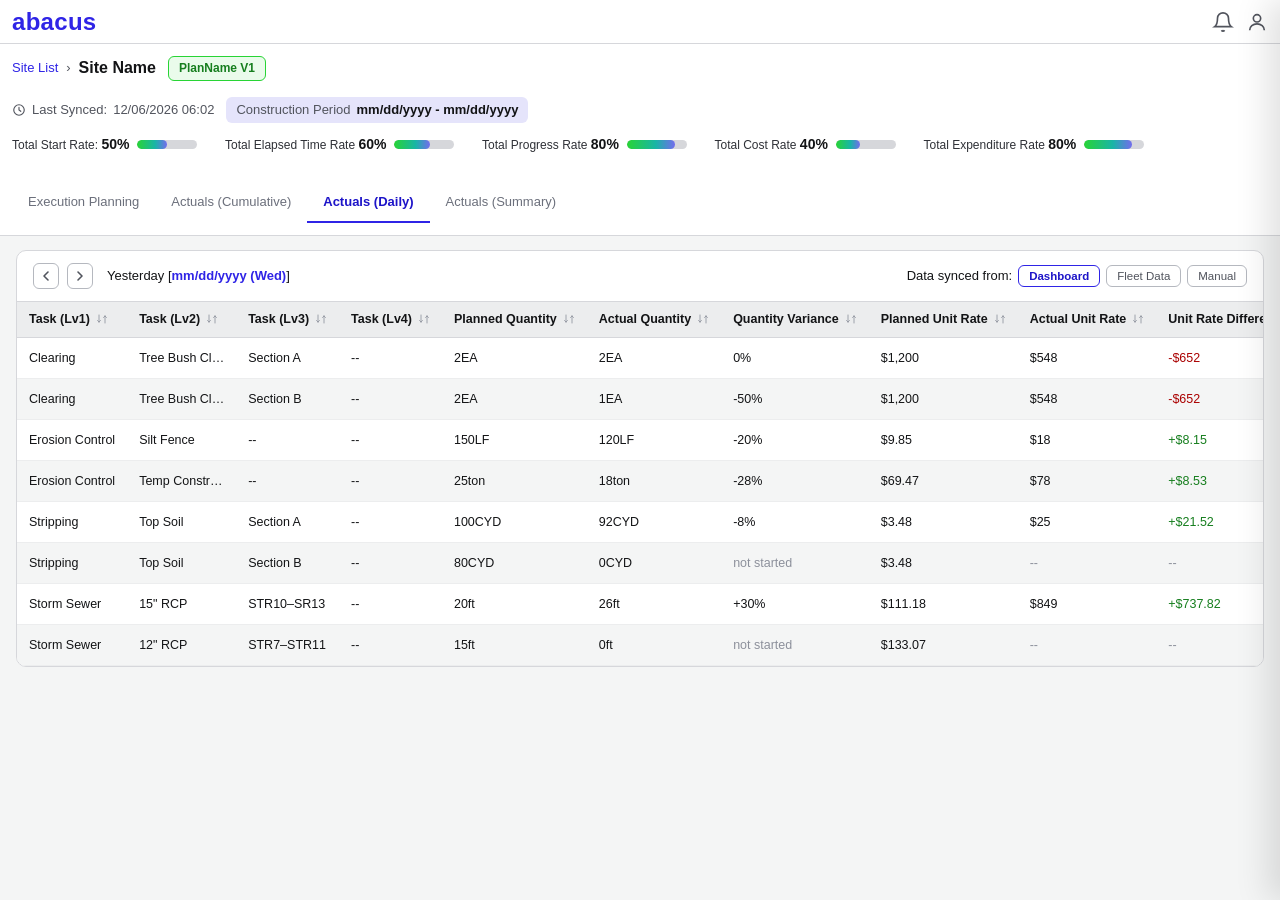
==== commit 296def03: "Refactor button classes and add details sections" ====
--- a/actuals.html
+++ b/actuals.html
@@ -38,13 +38,16 @@
 
   /* ---------- Page header ---------- */
   .page-header { background:var(--white); border-bottom:1px solid var(--neutral-200); padding:12px; display:flex;flex-direction:column;gap:16px; }
-  .breadcrumb { font-size:12px; color:var(--neutral-600); display:flex; align-items:center; gap:6px; }
-  .breadcrumb a { color:var(--neutral-600); text-decoration:none; cursor:pointer; }
-  .breadcrumb a:hover { color:var(--indigo-500); }
-  .breadcrumb .sep { color:var(--neutral-400); }
+  .breadcrumb { font-size:13px; color:var(--neutral-600); display:flex; align-items:center; gap:8px; }
+  .breadcrumb a { color:var(--indigo-500); text-decoration:none; cursor:pointer; }
+  .breadcrumb a:hover { text-decoration:underline; }
+  .breadcrumb .sep { color:var(--neutral-700); }
+  .breadcrumb #crumbSiteName { font-size:16px; font-weight:600; color:var(--neutral-900); }
+  /* plan name (set on the planning page) shown as a green tag */
   .breadcrumb .plan-pill {
-    margin-left:8px; padding:8px; border:1px solid var(--indigo-500);
-    color:var(--indigo-500); border-radius:8px; font-weight:600;
+    margin-left:4px; padding:3px 10px;
+    background:var(--green-50); border:1px solid var(--green-500);
+    color:var(--green-700); border-radius:6px; font-weight:600; font-size:12px;
   }
 
   /* tabs */
@@ -58,20 +61,28 @@
   .tab.active { color:var(--indigo-600); border-bottom-color:var(--indigo-500); font-weight:600; }
 
   /* ---------- Actuals shared header ---------- */
-  .actuals-meta {display:flex; flex-direction:column; gap:8px;}
+  .actuals-meta {display:flex; flex-direction:column; gap:12px;}
   .actuals-meta .chips { display:flex; align-items:center; gap:12px; }
+  /* Last Synced — plain text with clock icon (no chip) */
+  .meta-plain {
+    display:inline-flex; align-items:center; gap:6px;
+    font-size:13px; color:var(--neutral-700);
+  }
+  .meta-plain .ic { width:14px; height:14px; }
   .actuals-chip {
     display:inline-flex; align-items:center; gap:6px;
-    background:var(--indigo-50); border-radius:6px; padding:4px 8px;
-    font-size:12px; color:var(--neutral-700);
+    background:var(--indigo-50); border-radius:6px; padding:4px 10px;
+    font-size:13px; color:var(--neutral-700);
   }
   .actuals-chip strong { color:var(--neutral-900); }
   .actuals-chip .ic { width:13px; height:13px; }
-  .kpi-bar { display:flex; gap:32px;}
-  .kpi { display:flex;align-items:center; gap:4px; font-size:10px; color:var(--neutral-700);width:100%;}
-  .kpi p {width:auto; margin:0;}
-  .kpi strong { color:var(--neutral-900); font-size:12px; }
-  .kpi .track { width:30%; height:8px; border-radius:999px; background:var(--neutral-200); overflow:hidden; }
+  /* KPI row — five KPIs on a single line across the full width,
+     bar right after the value; bars flex-shrink to keep one row */
+  .kpi-bar {padding:0;margin:0;}
+  .kpi { display:inline-flex; align-items:center; gap:8px; font-size:12px; color:var(--neutral-800); white-space:nowrap; flex:1 1 auto; min-width:0; margin-right:24px}
+  .kpi p { margin:0; }
+  .kpi strong { color:var(--neutral-900); font-size:14px; font-weight:700; }
+  .kpi .track { height:9px; border-radius:999px; background:var(--neutral-200); overflow:hidden; flex:1 1 60px; width:60px; }
   .kpi .fill, .actuals-cellbar .fill {
     height:100%; border-radius:999px;
     background:linear-gradient(90deg, var(--green-500), #19B5A6 60%, var(--indigo-300));
@@ -130,7 +141,7 @@
   .day-nav svg { width:12px; height:12px; }
 
   /* ---------- Summary table ---------- */
-  .as-controls { display:flex; align-items:center; gap:14px; flex-wrap:wrap; padding:12px 16px; border-bottom:1px solid var(--neutral-200); font-size:12.5px; }
+  .as-controls { display:flex; align-items:center; flex-wrap:wrap; padding:12px 16px; border-bottom:1px solid var(--neutral-200); font-size:12.5px; }
   .as-controls label.radio { display:inline-flex; align-items:center; gap:6px; cursor:pointer; color:var(--neutral-800); }
   .as-controls input[type=radio] { accent-color:var(--indigo-500); }
   .as-controls .date-range { display:inline-flex; align-items:center; gap:6px; }
@@ -170,7 +181,7 @@
   }
   .drawer-scrim.show { opacity:1; pointer-events:auto; }
   .drawer {
-    position:fixed; top:0; right:0; bottom:0; width:min(900px, 80vw); max-width:96vw;
+    position:fixed; top:0; right:0; bottom:0; width:min(900px, 80vw); width:90vw;
     background:var(--white); border-left:1px solid var(--neutral-200);
     box-shadow:-12px 0 32px rgba(0,0,0,.12); transform:translateX(100%);
     transition:transform .22s ease; z-index:95; display:flex; flex-direction:column;
@@ -195,6 +206,19 @@
   }
   .rd-edit svg { width:13px; height:13px; }
   .rd-details-btn { margin-top:10px; }
+  .rd-details-btn .rd-chev { font-size:10px; margin-left:4px; }
+  /* expandable Details block per resource section (collapsed by default) */
+  .rd-details { margin-top:14px; }
+  .rd-details[hidden] { display:none; }
+  .rd-details-label { color:var(--indigo-500); font-size:13px; margin-bottom:8px; }
+  .cell-warn { background:var(--red-50) !important; }
+  .cell-warn .cw { display:flex; align-items:center; justify-content:space-between; gap:12px; }
+  .warn-ic { display:inline-flex; color:#E07A00; }
+  .warn-ic svg { width:14px; height:14px; }
+  .op-dist { display:inline-flex; width:130px; height:10px; border-radius:2px; overflow:hidden; }
+  .op-dist i { height:100%; display:block; }
+  .info-ic { display:inline-flex; vertical-align:-2px; margin-left:4px; color:var(--neutral-500); }
+  .info-ic svg { width:13px; height:13px; }
   .icon-x { background:none; border:none; cursor:pointer; color:var(--neutral-600); padding:4px; }
   .icon-x:hover { color:var(--neutral-900); }
   .icon-x svg { width:16px; height:16px; }
@@ -237,7 +261,7 @@
 
 <div class="page-header">
   <div class="breadcrumb">
-    <a href="index.html">Ongoing Sites</a>
+    <a href="index.html">Site List</a>
     <span class="sep">›</span>
     <p id="crumbSiteName" style="margin:0;">Site Name</p>
     <span id="planPill" class="plan-pill">PlanName V1</span>
@@ -246,20 +270,20 @@
   <!-- shared Actuals header -->
   <div class="actuals-meta">
     <div class="chips">
-      <span class="actuals-chip">
+      <span class="meta-plain">
         <svg class="ic" viewBox="0 0 16 16" fill="none"><circle cx="8" cy="8" r="6" stroke="currentColor" stroke-width="1.3"/><path d="M8 5v3l2 1.5" stroke="currentColor" stroke-width="1.3" stroke-linecap="round"/></svg>
-        Last Synced: <strong id="actSyncedAt">00:00 mm/dd/yyyy</strong>
+        Last Synced: <span id="actSyncedAt">00:00 mm/dd/yyyy</span>
       </span>
       <span class="actuals-chip">Construction Period <strong>mm/dd/yyyy - mm/dd/yyyy</strong></span>
     </div>
-    <div class="kpi-bar">
-      <div class="kpi"><p>Total Start Rate: <strong>50%</strong></p><span class="track"><span class="fill" style="display:block;width:50%"></span></span></div>
-      <div class="kpi"><p>Total Elapsed Time Rate <strong>60%</strong></p><span class="track"><span class="fill" style="display:block;width:60%"></span></span></div>
-      <div class="kpi"><p>Total Progress Rate <strong>80%</strong></p><span class="track"><span class="fill" style="display:block;width:80%"></span></span></div>
-      <div class="kpi"><p>Total Cost Rate <strong>40%</strong></p><span class="track"><span class="fill" style="display:block;width:40%"></span></span></div>
-      <div class="kpi"><p>Total Expenditure Rate <strong>80%</strong></p><span class="track"><span class="fill" style="display:block;width:80%"></span></span></div>
-    </div>
-  </div>
+    <ul class="kpi-bar">
+      <li class="kpi"><p>Total Start Rate: <strong>50%</strong></p><span class="track"><span class="fill" style="display:block;width:50%"></span></span></li>
+      <li class="kpi"><p>Total Elapsed Time Rate <strong>60%</strong></p><span class="track"><span class="fill" style="display:block;width:60%"></span></span></li>
+      <li class="kpi"><p>Total Progress Rate <strong>80%</strong></p><span class="track"><span class="fill" style="display:block;width:80%"></span></span></li>
+      <li class="kpi"><p>Total Cost Rate <strong>40%</strong></p><span class="track"><span class="fill" style="display:block;width:40%"></span></span></li>
+      <li class="kpi"><p>Total Expenditure Rate <strong>80%</strong></p><span class="track"><span class="fill" style="display:block;width:80%"></span></span></li>
+    </div>
+  </ul>
 
   <div class="tabs-row">
     <div class="tabs" id="mainTabs">
@@ -495,7 +519,7 @@
             <td>${r.pur}</td>
             <td>${r.aur ?? '<span class="muted-na">--</span>'}</td>
             <td>${actDiff(r.urd)}</td>
-            <td><button class="btn btn-sm" data-details="${i}">details</button></td>
+            <td><button class="btn btn-xs" data-details="${i}">details</button></td>
           </tr>`).join('')}
         </tbody>
       </table>
@@ -641,6 +665,14 @@
 function rdMemo(text){
   return `<td>${text} <button class="rd-edit" title="Edit memo">${PENCIL_ICON}</button></td>`;
 }
+const WARN_ICON = '<span class="warn-ic"><svg viewBox="0 0 20 20" fill="none"><path d="M10 3 2.5 16h15L10 3z" stroke="currentColor" stroke-width="1.5" stroke-linejoin="round"/><path d="M10 8.5v3.5" stroke="currentColor" stroke-width="1.5" stroke-linecap="round"/><circle cx="10" cy="14" r=".9" fill="currentColor"/></svg></span>';
+const INFO_ICON = '<span class="info-ic"><svg viewBox="0 0 20 20" fill="none"><circle cx="10" cy="10" r="7.25" stroke="currentColor" stroke-width="1.4"/><path d="M10 9v4.5" stroke="currentColor" stroke-width="1.4" stroke-linecap="round"/><circle cx="10" cy="6.4" r=".9" fill="currentColor"/></svg></span>';
+function rdWarnCell(val){
+  return `<td class="cell-warn"><span class="cw">${val} ${WARN_ICON}</span></td>`;
+}
+function rdOpDist(b, g, r){
+  return `<span class="op-dist"><i style="width:${b}%;background:var(--indigo-500)"></i><i style="width:${g}%;background:var(--green-500)"></i><i style="width:${r}%;background:var(--red-500)"></i></span>`;
+}
 function openActResDrawer(rowIdx){
   const row = (A.daily['mm/dd/yyyy'] || ACT_DAILY_ROWS)[rowIdx] || {};
   $('actResBody').innerHTML = `
@@ -673,7 +705,21 @@
           </tbody>
         </table>
       </div>
-      <button class="btn primary btn-sm rd-details-btn" onclick="toast('Transport Vehicle details (prototype)')">see details ▸</button>
+      <button class="btn primary btn-sm rd-details-btn" data-toggle="rdDetTv">see details <span class="rd-chev">▸</span></button>
+      <div class="rd-details" id="rdDetTv" hidden>
+        <div class="rd-details-label">Details</div>
+        <div class="actuals-scroll">
+          <table class="actuals-table">
+            <thead><tr><th>Name</th><th>Category</th><th>Specification</th><th>Work Area</th><th>Hauling Distance</th><th>Haul Count</th><th>Fuel</th><th>Operating Hours</th></tr></thead>
+            <tbody>
+              <tr><td>Dump Truck No.1</td><td>Debris Hauling</td><td>10t Dump</td><td>Zone A — Clearing Area</td><td>4.0 km</td><td>6 Trips</td><td>42L</td><td>7h</td></tr>
+              <tr><td>Dump Truck No.2</td><td>Debris Hauling</td><td>10t Dump</td><td>Zone B — Clearing Area</td><td>4.0 km</td><td>6 Trips</td><td>42L</td><td>7h</td></tr>
+              <tr><td>Low bed Trailer</td><td>Equipment Transport</td><td>25t Low-Bed Trailer</td><td>Equipment Yard</td><td>15.0 km</td><td>1 Trips</td><td>18L</td>${rdWarnCell('3h')}</tr>
+              <tr><td>Water Tanker Truck</td><td>Water Spraying</td><td>4,000L Tank Truck</td><td>Zone A &amp; B — General</td><td>3.0 km</td><td>4 Trips</td><td>22L</td>${rdWarnCell('5h')}</tr>
+            </tbody>
+          </table>
+        </div>
+      </div>
     </div>
     <div class="rd-section">
       <div class="rd-section-head"><h4>Machine</h4><span class="meta">${rdSyncChips()}</span></div>
@@ -687,7 +733,20 @@
           </tbody>
         </table>
       </div>
-      <button class="btn primary btn-sm rd-details-btn" onclick="toast('Machine details (prototype)')">see details ▾</button>
+      <button class="btn primary btn-sm rd-details-btn" data-toggle="rdDetMc">see details <span class="rd-chev">▸</span></button>
+      <div class="rd-details" id="rdDetMc" hidden>
+        <div class="rd-details-label">Details</div>
+        <div class="actuals-scroll">
+          <table class="actuals-table">
+            <thead><tr><th>Name</th><th>Category</th><th>Specification</th><th>Work Area</th><th>Work Details</th><th>Operating Rate</th><th>Ave. Operating Hrs</th><th>Fuel</th><th>Distance Travelled</th></tr></thead>
+            <tbody>
+              <tr><td>Chainsaw No.1 ~ 4</td><td>60cc / 45cm bar</td><td>0.7</td><td>Zone A &amp; Zone B</td><td>Tree felling, limbing, bucking (6 trees total)</td><td>${rdBar(70)}</td><td>7h</td><td>8L/unit</td><td class="muted-na">--</td></tr>
+              <tr><td>Bulldozer</td><td>D65EX / 15t</td><td>D61</td><td>Zone A &amp; B — Post-clearing area</td><td>Grubbing, debris clearing, slope shaping</td><td>${rdBar(75)}</td><td>8h</td>${rdWarnCell('75L')}<td>2.5km</td></tr>
+              <tr><td>Hydraulic Excavator No.1</td><td>PC200-8 / 0.45m³</td><td>0.7</td><td>Zone A &amp; B</td><td>Stump extraction, rough grading</td><td>${rdBar(75)}</td><td>7h</td><td>22L</td><td class="muted-na">--</td></tr>
+            </tbody>
+          </table>
+        </div>
+      </div>
     </div>
     <div class="rd-section">
       <div class="rd-section-head"><h4>Labor</h4><span class="meta">${rdSyncChips()}</span></div>
@@ -696,11 +755,38 @@
           <thead><tr><th>Name</th><th>Category</th><th>Specification</th><th>Total Headcount</th><th>Memo</th></tr></thead>
           <tbody>
             <tr><td>James Mitchell</td><td>--</td><td>Foreman</td><td>1 person</td>${rdMemo('Overall schedule management, q…')}</tr>
+            <tr><td>Robert Chen</td><td>--</td><td>Operator</td><td>1 person</td>${rdMemo('Bulldozer ×1, Backhoe ×1')}</tr>
+            <tr><td>Carlos Rodriquez</td><td>--</td><td>Skilled Worker</td><td>1 person</td>${rdMemo('Felling operations in Zone A &amp; B')}</tr>
+            <tr><td>Michael Thompson</td><td>--</td><td>General Worker</td><td>1 person</td>${rdMemo('Debris collection, timber stackin…')}</tr>
+            <tr><td>Sarah Williams</td><td>--</td><td>Skilled Worker</td><td>1 person</td>${rdMemo('Safety patrol, KY activity records')}</tr>
           </tbody>
         </table>
       </div>
-      <button class="btn primary btn-sm rd-details-btn" onclick="toast('Labor details (prototype)')">see details ▸</button>
+      <button class="btn primary btn-sm rd-details-btn" data-toggle="rdDetLb">see details <span class="rd-chev">▸</span></button>
+      <div class="rd-details" id="rdDetLb" hidden>
+        <div class="rd-details-label">Details</div>
+        <div class="actuals-scroll">
+          <table class="actuals-table">
+            <thead><tr><th>Name</th><th>Category</th><th>Specification</th><th>Work Details</th><th>Operating Hrs</th><th>Overtime</th><th>Break Time</th><th>Operation Distribution ${INFO_ICON}</th><th>メモ</th></tr></thead>
+            <tbody>
+              <tr><td>James Mitchell</td><td>Foreman</td><td>--</td><td>Schedule check, quality management, safety briefing, photo documentation</td><td>9h</td><td>1h</td><td>1h</td><td>${rdOpDist(50,22,28)}</td>${rdMemo('Attendance…')}</tr>
+              <tr><td>Robert Chen</td><td>Operator</td><td>--</td><td>Grubbing, debris pushing, slope shaping</td><td>8h</td><td class="muted-na">--</td><td>1h</td><td>${rdOpDist(70,18,12)}</td>${rdMemo('---')}</tr>
+              <tr><td>Carlos Rodriguez</td><td>Skilled Worker</td><td>--</td><td>Tree felling, limbing, bucking, timber stacking</td><td>7.5h</td><td class="muted-na">--</td><td>1h</td><td>${rdOpDist(45,35,20)}</td>${rdMemo('Helmet &amp; ch…')}</tr>
+              <tr><td>Michael Thompson</td><td>General Worker</td><td>--</td><td>Debris collection, branch chipping, site cleanup</td><td>8h</td><td class="muted-na">--</td><td>1h</td><td>${rdOpDist(60,25,15)}</td>${rdMemo('---')}</tr>
+              <tr><td>Sarah Williams</td><td>Skilled Worker</td><td>--</td><td>KY activity, safety patrol (AM/PM), near-miss recording</td><td>8h</td><td class="muted-na">--</td><td>1h</td><td>${rdOpDist(55,25,20)}</td>${rdMemo('No incidents…')}</tr>
+            </tbody>
+          </table>
+        </div>
+      </div>
     </div>`;
+  // [see details] toggles — Details blocks are collapsed by default
+  $('actResBody').querySelectorAll('[data-toggle]').forEach(b => {
+    b.addEventListener('click', () => {
+      const det = $(b.dataset.toggle);
+      det.hidden = !det.hidden;
+      b.querySelector('.rd-chev').textContent = det.hidden ? '▸' : '▴';
+    });
+  });
   $('actResDrawer').classList.add('show');
   $('actResDrawerScrim').classList.add('show');
 }
